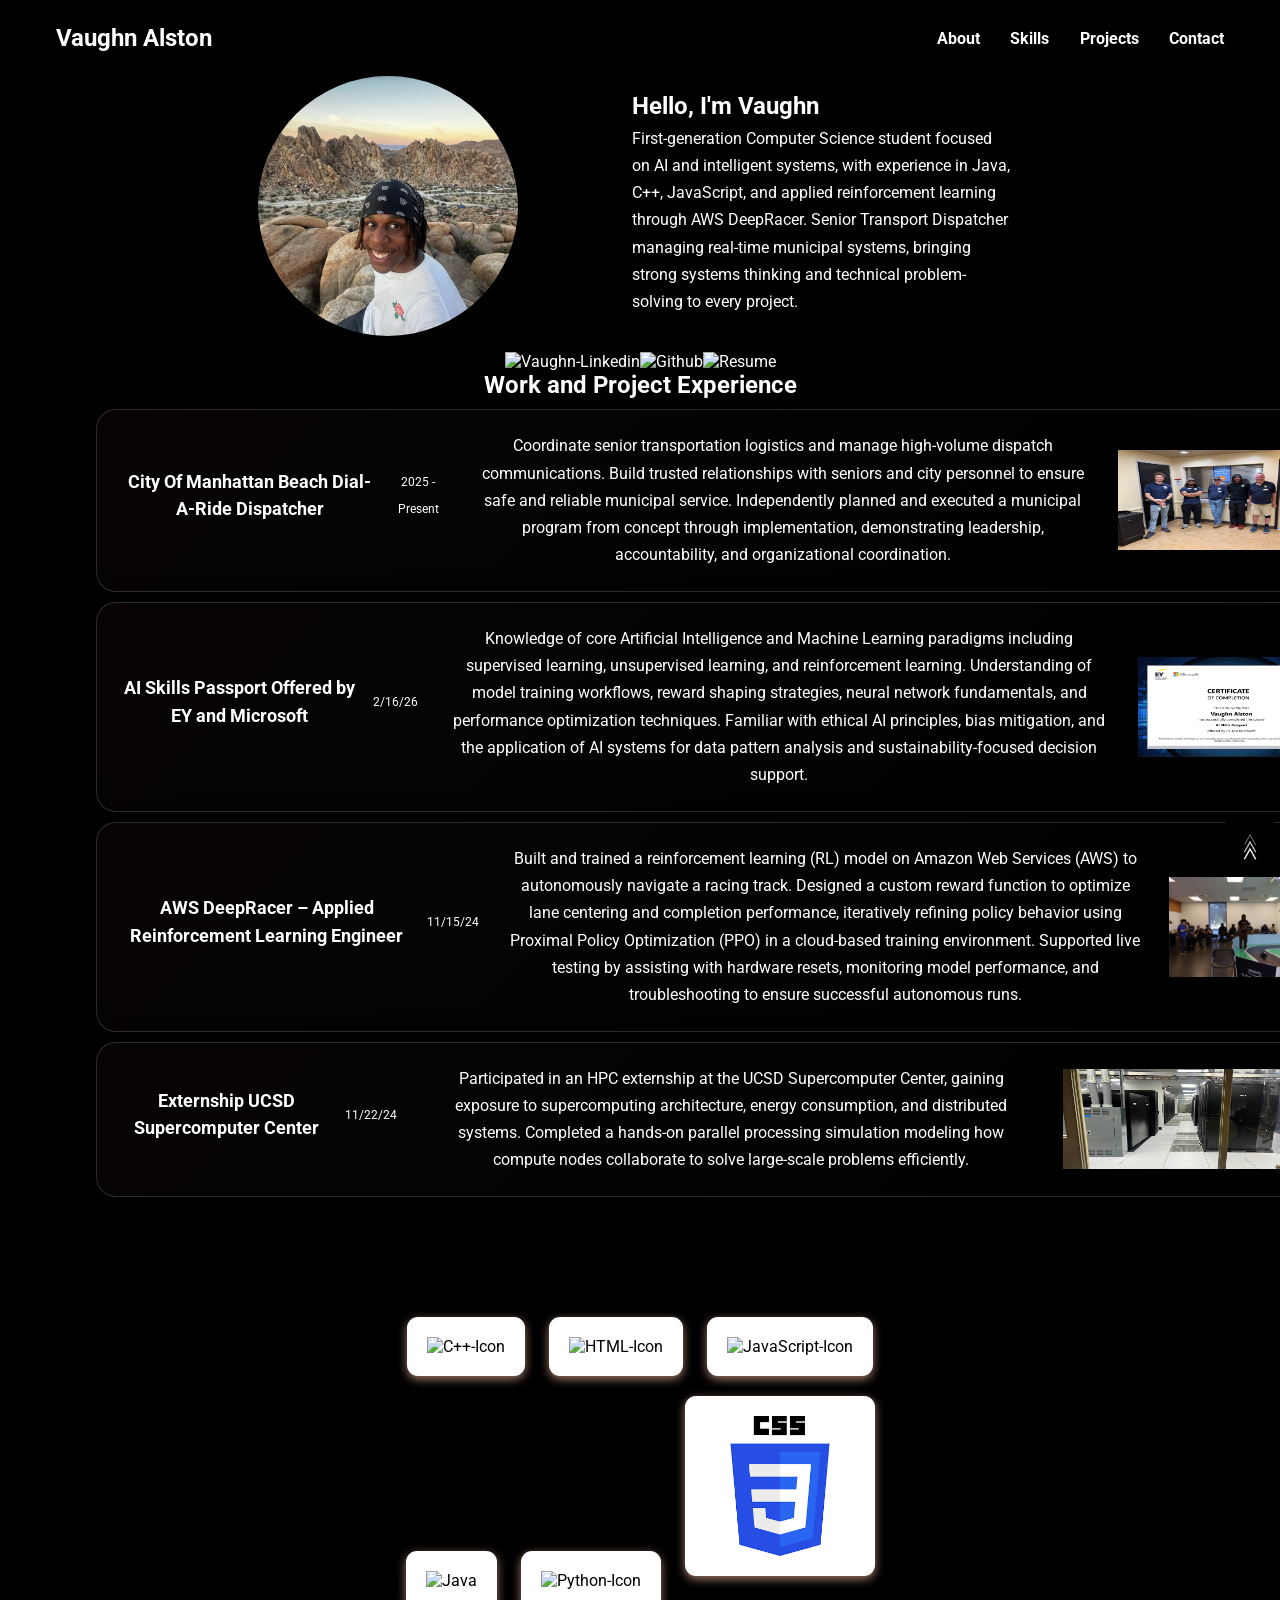
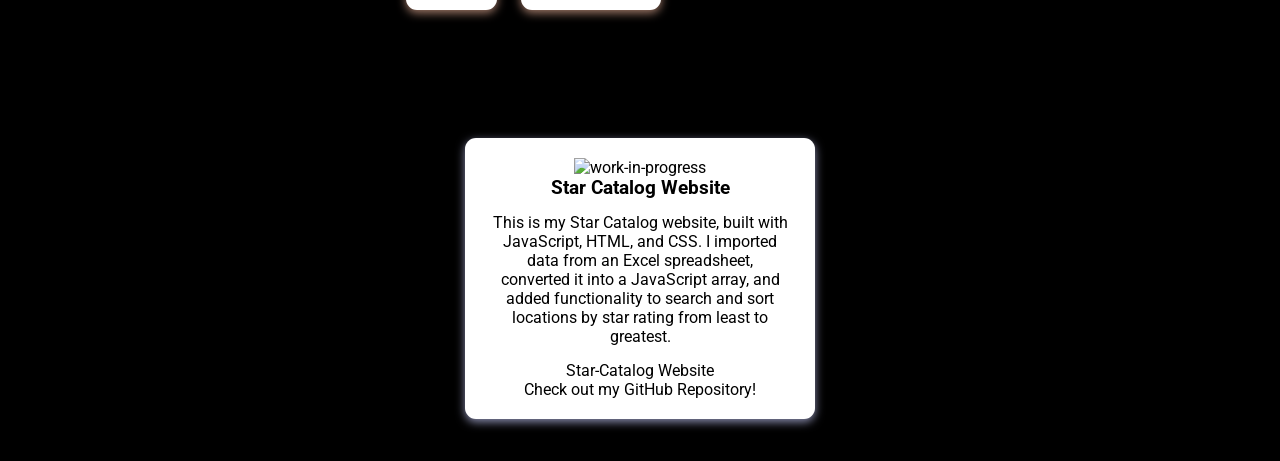
==== index.html @ f99fbcce "I changed the type of file for icons to make them load faster and cleaner" ====
<!DOCTYPE html>
<html lang="en">
  <head>
    <meta charset="UTF-8" />
    <meta http-equiv="X-UA-Compatible" content="IE=edge" />
    <meta name="viewport" content="width=device-width, initial-scale=1.0" />

    <!--CSS Styles -->
    <link rel="stylesheet" href="assets/css/styles.css" />

    <!-- Favicons -->
    <link
      rel="apple-touch-icon"
      sizes="180x180"
      href="assets/icons/apple-touch-icon.png"
    />
    <link
      rel="icon"
      type="image/png"
      sizes="32x32"
      href="assets/icons/favicon-32x32.png"
    />

    <!-- Animate CSS CDN -->
    <link
      rel="stylesheet"
      href="https://cdnjs.cloudflare.com/ajax/libs/animate.css/4.1.1/animate.min.css"
    />
    <title>Vaughn Alston | Web Developer</title>
  </head>

  <body>
    <!-- Navbar -->
    <nav>
      
        <h1>Vaughn Alston</h1>
        <ul class="navigation">
          <li><a href="#about" class="nav-link">About</a></li>
          <li><a href="#skills" class="nav-link">Skills</a></li>
          <li><a href="#projects" class="nav-link">Projects</a></li>
          <li><a href="#contact" class="nav-link">Contact</a></li>
        </ul>
        <button class="burger-menu" id="burger-menu">
          <ion-icon class="bars" name="menu-outline"></ion-icon>
        </button>
  </nav>


    <!-- Hero Section change the src file images/...-->
    <!-- Hero Section: change the src file to match your image path -->
<section class="hero" id="about">
  <img
    src="assets/images/vaughn.jfif"
    alt="Vaughn-Alston"
    loading="lazy"
    class="hero-img"
  />
  <div class="bio animate__animated animate__shakeX">
    <h2 class="bio-title">Hello, I'm<meta> <Strong> Vaughn</Strong></h2>
    <p class="bio-text">
      First-generation Computer Science student focused on AI and intelligent systems, with experience in Java, C++, JavaScript, and applied reinforcement learning through AWS DeepRacer. Senior Transport Dispatcher managing real-time municipal systems, bringing strong systems thinking and technical problem-solving to every project.
    </p>
  </div>
</section>
  <!-- This will be my new box for my experiences in club and activies-->

    <section class="more-about">


  <!-- social media section  -->
      <div class="socials">

        <a href="https://www.linkedin.com/in/vaughn-alston-88bb61212/" target="_blank"
          ><img
            src="assets/icons/finalLinked.svg"
         
            alt="Vaughn-Linkedin"
            loading="lazy"
            class="socicon"
            
        /></a>
       
      
        <a href="https://github.com/Vaughn-Alston" target="_blank"
          ><img src="assets/icons/github-icon2.svg" alt="Github" class="socicon"
        /></a>

        
        
        <a href="assets/resume.pdf" target="_blank"
        ><img src="assets/icons/LOGO.svg" alt="Resume" class="sos"
      /></a>





        </div>

       
























        <h2>Work and Project Experience</h2>


  <!-- This will represent the container that holds all the boxes of my experience -->
  <div class="experience-container" id = "Work-Container" >

<!--  These will be my individual boxes that hold each experience  -->
        <div class="expbox" id = "xp1">  </div>
        <div class="expbox" id = "xp1"> </div>
        <div class="expbox" id = "xp1">  </div>
        <div class="expbox" id = "xp1">  </div>

    

    </div>
  











      
      
      </section>

    <!-- Skills section -->

    <section class="skills" id="skills">
        <h2 class="skill-header">My Top Skills</h2>
  
        <div class="skills-wrapper">
          <div class="first-set animate__animated animate__pulse">
            <img
              src="assets/icons/c++.svg"
              alt="C++-Icon"
              loading="lazy"
              class="icon icon-card"
            />
            <img
              src="assets/icons/html-icon.svg"
              alt="HTML-Icon"
              loading="lazy"
              class="icon icon-card"
            />
            <img
              src="assets/icons/javascript.svg"
              alt="JavaScript-Icon"
              loading="lazy"
              class="icon icon-card"
            />
          </div>
  
          <div class="second-set animate__animated animate__pulse">
            <img
              src="assets/icons/java.svg"
              alt="Java"
              loading="lazy"
              class="icon icon-card"
            />
            <img
              src="assets/icons/python-icon.svg"
              alt="Python-Icon"
              loading="lazy"
              class="icon icon-card"
            />
            <img
              src="assets/icons/css-icon.svg"
              alt="CSS-ICON"
              loading="lazy"
              class="icon icon-card"
            />
          </div>
        </div>
      </section>

    <!-- Projects section -->
    <section class="projects" id="projects">
        <h2 class="projects-title">Some of my Recent Projects</h2>

        <div class="projects-container">
          <div class="project-container project-card">
            <img
              src="assets/images/project-1-preview.png"
              alt="work-in-progress"
              loading="lazy"
              class="project-pic"
            />

            


            <h3 class="project-title">Star Catalog Website</h3>
            <p class="project-details">
              This is my Star Catalog website, built with JavaScript, HTML, and CSS. 
              I imported data from an Excel spreadsheet, converted it into a JavaScript array, 
              and added functionality to search and sort locations by star rating from least to greatest.
            </p>
            <a href="https://vaughn-alston.github.io/Vaughn_Alston-Star-Catalog/index.html" target="_blank" class="project-link">Star-Catalog Website</a>


            <a href="https://github.com/Vaughn-Alston/Vaughn_Alston-Star-Catalog" target="_blank" class="project-link">Check out my GitHub Repository!</a>

   
          </div>


        

        </div>
      </section>

    <!-- Contact section
    <section class="contact" id="contact">
        <h2>Get In Touch With Me</h2>
        <div class="contact-form-container">
          <div class="contact-form">
            <form action="https://formspree.io/f/mnnpgdno" method="POST">
              <div class="form-control">
                <label for="name">Name</label>
                <input
                  type="text"
                  id="name"
                  name="sender-name"
                  placeholder="Enter Your Name"
                  class="input-field"
                  required
                />
              </div>
              <div class="form-control">
                <label for="email">Email</label>
                <input
                  type="email"
                  id="email"
                  name="sender-email"
                  placeholder="Enter Your Email"
                  class="input-field"
                  required
                />
              </div>
              <div class="form-control">
                <label for="message">Message</label>
                <textarea
                  id="message"
                  cols="60"
                  rows="10"
                  placeholder="Enter Your Message"
                  name="message"
                  class="input-field"
                  required
                ></textarea>
              </div>
              <input
                type="submit"
                value="Submit"
                id="submit-btn"
                class="submit-btn"
              />
            </form>
          </div>
        </div>
      </section>

    -->
    <!-- Scroll to top -->

    <a href="#about" class="scroll-up" id="scroll-up">
      <img
        src="assets/icons/arrow.png"
        class="socicon up-arrow"
        alt="scroll-up"
      />
    </a>

    <!-- Footer section
    <footer>
        <p class="copy">&copy; Inspired by Kolade Chris</p>
        <p class="copy">
           &#x2661; 
          <a href="https://www.linkedin.com/in/vaughn-alston-88bb61212/" target="_blank"
            >Click to connect with me on LinkedIn!</a
          >
        </p>
  </footer> -->


    <!-- Website scripts -->
    <script src="assets/js/app.js"></script>

    <!-- Ion icons scripts -->
    <script
      type="module"
      src="https://unpkg.com/ionicons@5.5.2/dist/ionicons/ionicons.esm.js"
    ></script>
    <script
      nomodule
      src="https://unpkg.com/ionicons@5.5.2/dist/ionicons/ionicons.js"
    ></script>
  </body>
</html>
---- assets/css/styles.css ----
@import url("https://fonts.googleapis.com/css2?family=Roboto:ital,wght@0,400;0,900;1,700&display=swap");

/* Variables */
:root {
  --font-family: "Roboto", sans-serf;
  --normal-font: 400;
  --bold-font: 700;
  --bolder-font: 900;
  --bg-color: #000000;
  --primary-color: #ffffff;
  --secondary-color: #5D3FD3;
  --primary-shadow: #8b8eaf;
  --secondary-shadow: #a17a69;
  --bottom-margin: 0.5rem;
  --bottom-margin-2: 1rem;
  --line-height: 1.7rem;
  --transition: 0.3s;
}
/* Variables end */

html {
  scroll-behavior: smooth;
}

/* CSS Resets */
* {
  margin: 0;
  padding: 0;
  box-sizing: border-box;
  /* border: 2px solid red; */
}

ul {
  list-style-type: none;
}

a {
  text-decoration: none;
  color: var(--primary-color);
}

a:hover {
  color: var(--secondary-color);
}

body {
  font-family: var(--font-family);
  background-color: var(--bg-color);

}

section {
  /* max-width: 1100px;
  margin: auto; */
}

/* CSS Resets end */

/* Navbar */
nav {
  position: sticky;
  top: 0;
  left: 0;
  z-index: 1;
  display: flex;
  align-items: center;
  justify-content: space-between;
  padding: 1.5rem 3.5rem;
  background-color: var(--bg-color);
  box-shadow: 0 3px 5px rgba(0, 0, 0, 0.1);
}

nav h1 {
  color: var(--primary-color);
}

nav a {
  color: var(--primary-color);
  transition: var(--transition);
}
nav a:hover {
  color: var(--secondary-color);
  border-bottom: 2px solid var(--secondary-color);
}

nav ul {
  display: flex;
  gap: 1.9rem;
}

nav ul li {
  font-weight: var(--bold-font);
}

.burger-menu {
  color: var(--primary-color);
  font-size: 2rem;
  border: 0;
  background-color: transparent;
  cursor: pointer;
  display: none;
}
/* Navbar ends */

/* Hero section */
.hero {
  display: flex;
  align-items: center;
  justify-content: center;
  gap: 6.5rem;
  max-width: 68.75rem;
  margin: auto;
}

.hero img {
  /* height: 45%;
  width: 35%; FIXME This is the old square box that was holding our image */

/* width: 200px;
height: 200px;
border-radius: 50%;
object-fit: cover; */


width: 260px;   /* increased from 200 */
  height: 260px;
  border-radius: 50%;
  object-fit: cover;

  /* box-shadow: 0px 2px 15px 2px var(--primary-shadow); */
}

/* this will allow me to made edits to the class*/ 
.bio-title {

  color :white;
  font-size-adjust: var(--font-family);



}







.expbox{

  display: flex;
  flex-direction: row;
  align-items: center;
  gap: 16px;
 
   /* This keeps the box wide but responsive instead of fixed 1000px */
   width: min(1250px, 97vw);
 
   height: auto; /*allows the box to dynamically grow taller or shorter to fit data */
 
   /* This centers the boxes instead of pushing them left */
   margin: 10px auto;
 
   /* Use standard color instead of -webkit-text-fill-color */
   color: white;
 
   text-align: left;
 
   /* This line prevents cramping */
   padding: 16px;
   overflow: hidden;
 
  /* this makes my text glass */ 
   background: linear-gradient(135deg, rgba(75, 37, 37, 0.1), rgba(225,225,225, 0));
   backdrop-filter: blur(10px);
   -webkit-backdrop-filter: blur(10px);
   border-radius: 20px;
   border: 1px solid rgba(225,225,225, 0.18);
   box-shadow:  0 8px 32px 0 rgba(0, 0, 0, 0.37);
 }


  /* This will represent  a container the artwork for the title and date of the experience **/
  .exp-header{

    display: flex; 
    justify-content: space-between;
    align-items: center;
    margin-bottom: 8px;
    color: white;
  }

  /* This will represent the description of the boxes */




  /* This will represent the image size and style */

  .experience-picture {
    display: flex;
    flex-direction: row;
    justify-content: flex-end;  /* pushes image to the right */
    width: 100%;                /* spans full width of expbox */
    height: 100px;  
  }
  


  .experience-picture img {
    width: 200px;
    height: auto;
    border-radius: 50%;         /* circle on the image itself */
    object-fit: cover;
  }


  .exp-title {

    font-size: 1.1rem;
    font-weight: bold;
    color: white;
  }

  .exp-date {
  
     font-size: 0.74rem;    /* smaller date */
     color: rgba(255,255,255,0.6); 
  }

  /* I utilize the flex and row direction to display the description and image horizontally and one after the other */
  .exp-body {

    display: flex;
    flex-direction: row;
    align-items: center;
    gap: 20px;
    width: 1250px;
  }

  .exp-decrip{

 
    line-height: 1.6;
    text-align: left;
    
  }

  .experience-picture img {
    width: 25%;
    height: auto;
    border-radius: 8px;
    object-fit: cover;
    flex-shrink: 0;
  }








  





  

 




















.bio {
  width: 25rem;
  padding: 0.625rem;
  border-radius: 6px;
  /* box-shadow: 0px 2px 15px 2px var(--primary-shadow);  
  This will give my abotu me bio a shadow */
 
  
}

.bio h1 {
  margin-bottom: var(--bottom-margin);
  color :white;
}

.bio p {
  line-height: var(--line-height);
  padding: 0.3rem 0;
  color :white;
  

}
/* Hero section ends */

/* More about */
.more-about {
  background-color: var(--bg-color);
  padding: 1rem 6rem;
  text-align: center;
  color :white;
}

.more-about h2 {
  margin-bottom: var(--bottom-margin);
  text-align: center;
  color :white;

}

.more-about p {
  line-height: var(--line-height);
  padding: 0.4rem;
  text-align: center;
    color :white;
}
/* More about ends */

/* Skills section */
.skills {
  /* max-width: 68.75rem; */

  
  margin: auto;
  text-align: center;
  margin-top: 2.5rem;
  background-color: var(--bg-color);
}

.skill-header {
  margin-bottom: 1rem;
}

.skills-wrapper img {
  padding: 1.25rem;
}

.icon {
  width: 11.875rem;
  height: 11.25rem;
}
/* Skills section ends */

/* Projects section */
.projects {
  background-color: var(--bg-color);
  padding: 32px 0;
  margin-top: 2rem;
}

.project-pic {
  width: 65%;
  height: 60%;
}


.project-container:hover {


background-color: #8b8eaf;

}




.projects-container {
  display: flex;
  align-items: center;
  justify-content: center;
}

.projects-title {
  text-align: center;
  margin-bottom: 1rem;
}

.project-container {
  text-align: center;
  width: 21.875rem;
  padding: 1rem;
}

.project-container p {
  padding: 0.4rem;
}

.project-title {
  margin-bottom: var(--bottom-margin);
}

.project-details {
  margin-bottom: var(--bottom-margin);
}

.project-link {

color: black;
display: flex;
align-items: row;
justify-content: center;



}






/* Projects section ends */

/* Contacts section */
.contact {
  margin-top: 2rem;
}

.contact h2 {
  text-align: center;
  margin-bottom: var(--bottom-margin-2);
}

.contact-form-container {
  max-width: 40.75rem;
  margin: 0 auto;
  padding: 0.938rem;
  border-radius: 5px;
  box-shadow: 0 3px 10px var(--secondary-shadow);
}

.contact-form-container label {
  line-height: 2.7em;
  font-weight: var(--bold-font);
  color: var(--primary-color);
}

.contact-form-container textarea {
  min-height: 6.25rem;
  font-size: 14px;
}

.contact-form-container .input-field {
  width: 100%;
  padding-top: 10px;
  padding-bottom: 10px;
  border-radius: 5px;
  border: none;
  border: 2px outset var(--primary-color);
  font-size: 0.875rem;
  outline: none;
}

.input-field::placeholder {
  padding: 0.5rem;
  color: var(--primary-color);
}

.submit-btn {
  width: 100%;
  padding: 10px;
  margin: 10px 0;
  background-color: #fff;
  border: 2px solid var(--primary-color);
  border-radius: 5px;
  font-size: 1rem;
  font-weight: var(--bold-font);
  transition: var(--transition);
}

.submit-btn:hover {
  background-color: var(--primary-color);
  border: 2px solid var(--primary-color);
  cursor: pointer;
}
/* Contacts section ends */

/* Social buttons */
.socials {
  display: flex;
  flex-direction: row;
  position: static;
  right: 1%;
  bottom: 50%;
  background-color: #000000;
  justify-content: center;
  align-items: center;
  /* This will center and flex my socials */
}

.socicon {
  width: 2rem;
  height: 2rem;
}

.sos{
gap: 16px;
width: 5rem;
height: 1 1/2 rem;
align-items: center;

}




/* Social button ends */

/* Scroll to top button */
.scroll-up {
  position: fixed;
  right: 0.5%;
  bottom: 3%;
  cursor: pointer;
}

.up-arrow {
  width: 3rem;
  height: 3rem;
}
/* Scroll to top button ends */

/* Footer section */
footer {
  background-color: var(--bg-color);
  padding: 1.25rem;
  text-align: center;
  margin: 2rem 0 0;
}
/* Footer section ends */

/* General (utilities) */
.icon-card {
  background-color: #fff;
  border-radius: 11px;
  box-shadow: 0 3px 10px var(--secondary-shadow);
  padding: 20px;
  margin: 10px;
}

.project-card {
  background-color: #fff;
  border-radius: 11px;
  box-shadow: 0 3px 10px var(--primary-shadow);
  padding: 20px;
  margin: 10px;
}

/* Media queries for responsiveness */
@media screen and (max-width: 720px) {
  nav {
    padding: 1.5rem 1rem;
  }
  nav ul {
    position: fixed;
    background-color: var(--bg-color);
    flex-direction: column;
    top: 86px;
    left: 10%;
    width: 80%;
    text-align: center;
    transform: translateX(120%);
    transition: transform 0.5s ease-in;
  }

  nav ul li {
    margin: 8px;
  }

  .burger-menu {
    display: block;
  }

  nav ul.show {
    transform: translateX(0);
  }

  .hero {
    margin-top: 3rem;
    display: flex;
    flex-direction: row;
    gap: 5px;
  }


  /* .AWSDEEP {

    height: 35%;
    width: 25%;


  } */







  .hero img {
    height: 60%;
    width: 50%;
  }

  .bio {
    margin-top: 1rem;
    width: 20.5rem;
    color :white;
  }

  .more-about {
    margin-top: 2rem;
    padding: 1rem 3.5rem;
  }

  .more-about h2 {
    text-align: center;
  }

  .more-about p {
    text-align: justify;
  }

  .icon {
    width: 5.875rem;
    height: 5.25rem;
  }

  .projects-container {
    flex-direction: column;
  }

  .project-container {
    width: 20.875rem;
  }

  .contact-form-container {
    max-width: 23.75rem;
  }
}

@media screen and (max-width: 420px) {
  .hero img {
    height: 25%;
    width: 15%;
  }

  .bio {
    width: 18.3rem;
  }

  .project-container {
    width: 17.875rem;
  }

  .contact-form-container {
    max-width: 17.75rem;
  }
    /* This stacks experience content vertically on small screens */
    .expbox{
      flex-direction: column;
      align-items: flex-start;
      width: 92vw;
    }
  }
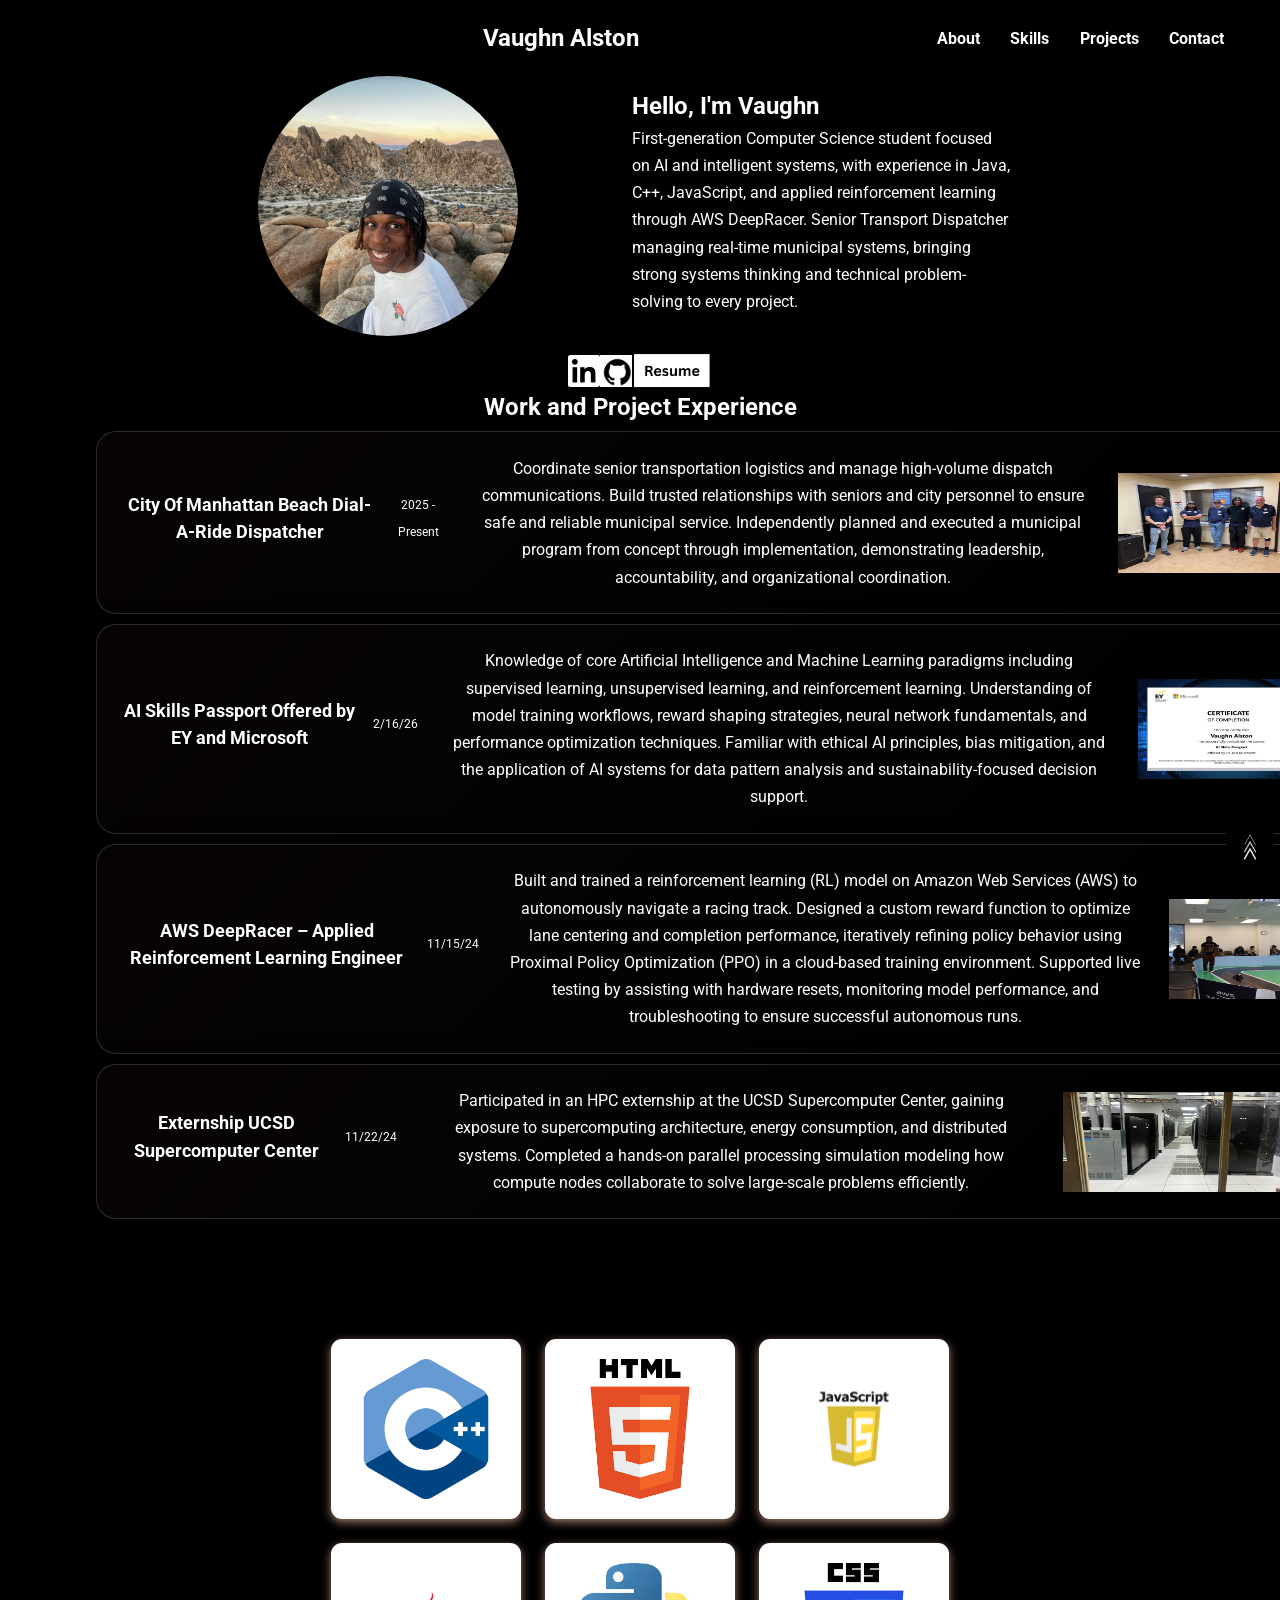
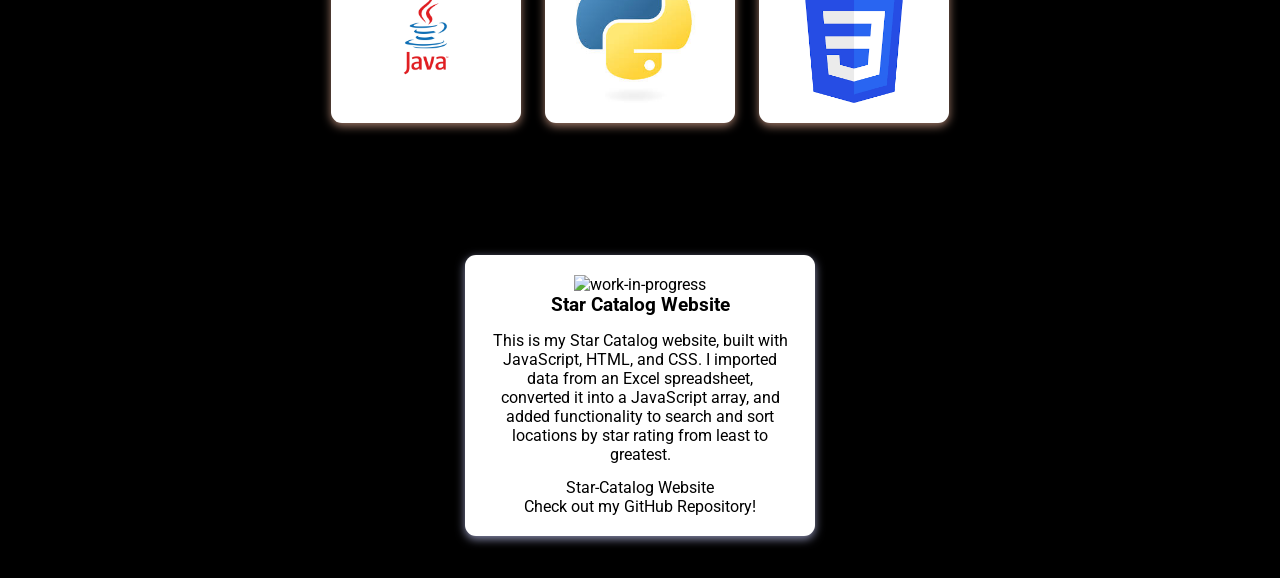
==== commit dcaae621: "Im going to add a contact section Im going to link the page in my anchor link" ====
--- a/index.html
+++ b/index.html
@@ -32,13 +32,13 @@
   <body>
     <!-- Navbar -->
     <nav>
-      
+      a href="index.html
         <h1>Vaughn Alston</h1>
         <ul class="navigation">
           <li><a href="#about" class="nav-link">About</a></li>
           <li><a href="#skills" class="nav-link">Skills</a></li>
           <li><a href="#projects" class="nav-link">Projects</a></li>
-          <li><a href="#contact" class="nav-link">Contact</a></li>
+          <li><a href="contact.html" class="nav-link">Contact</a></li>
         </ul>
         <button class="burger-menu" id="burger-menu">
           <ion-icon class="bars" name="menu-outline"></ion-icon>
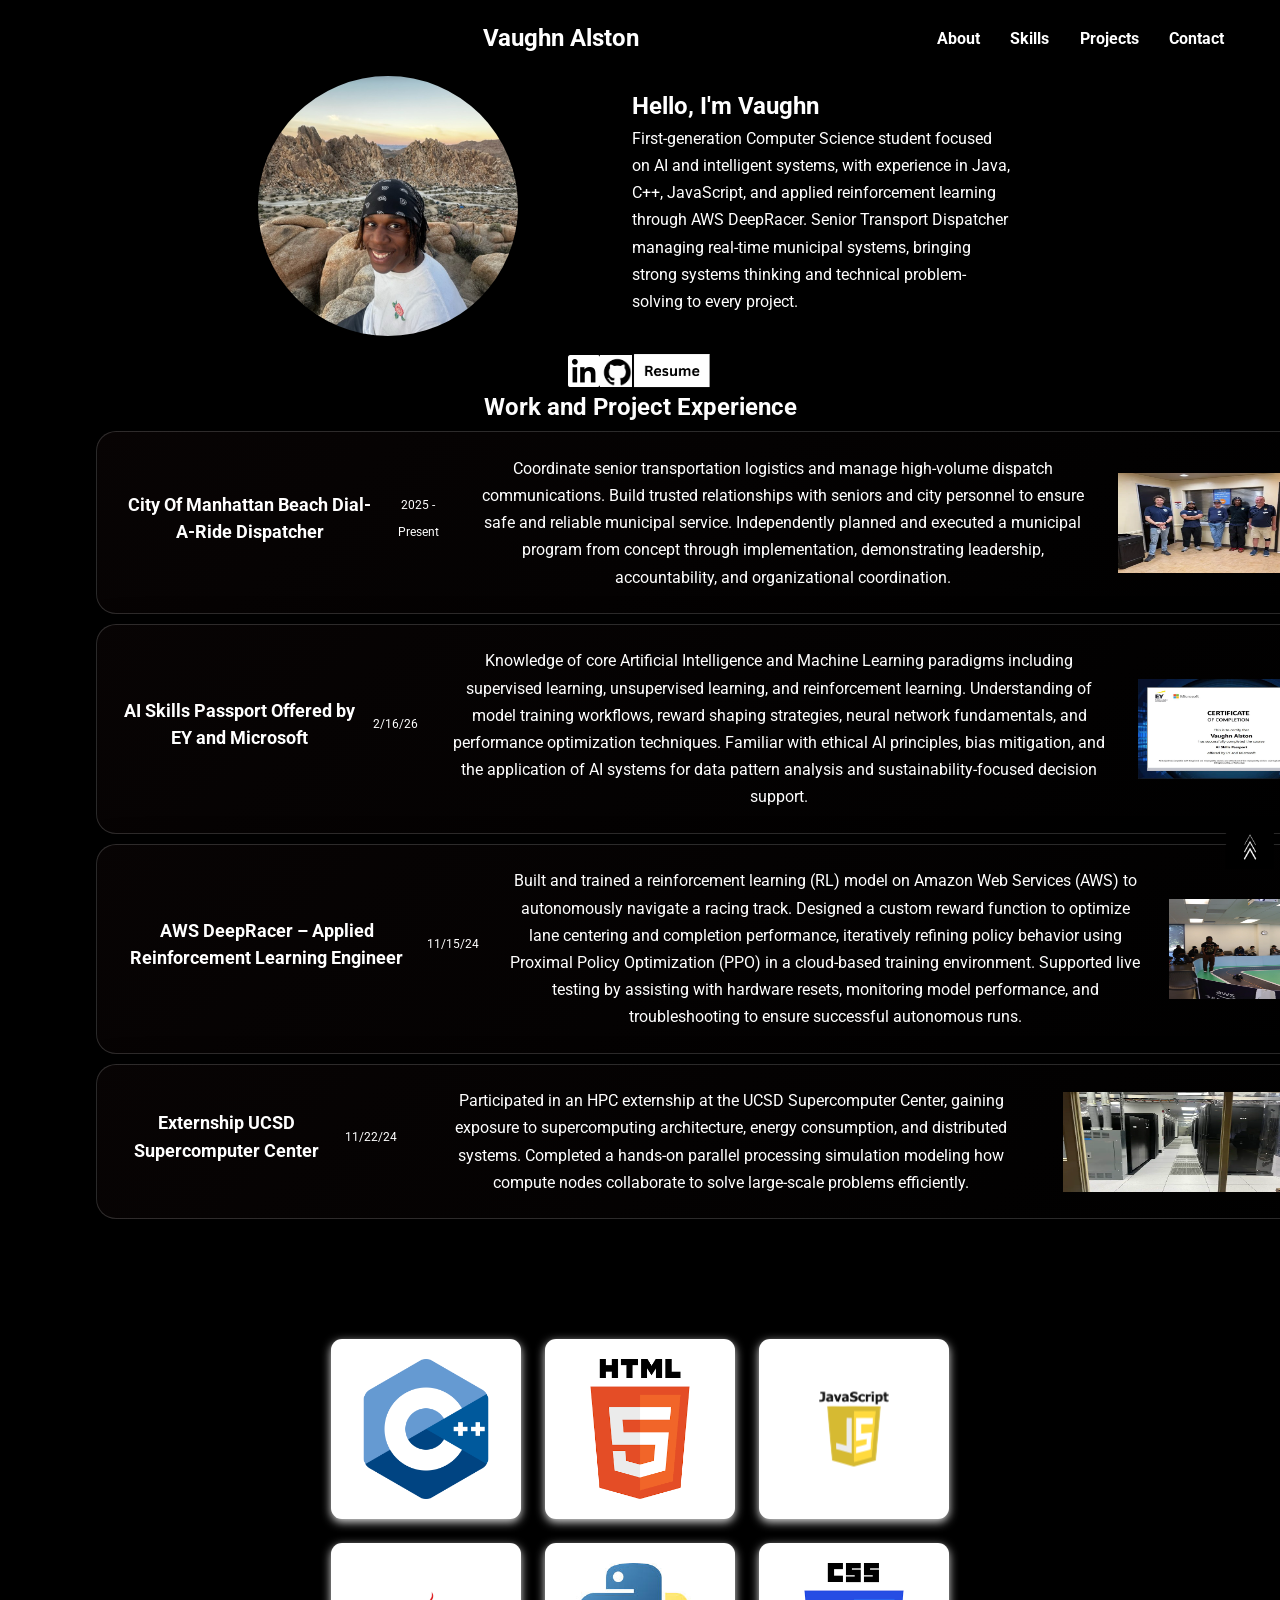
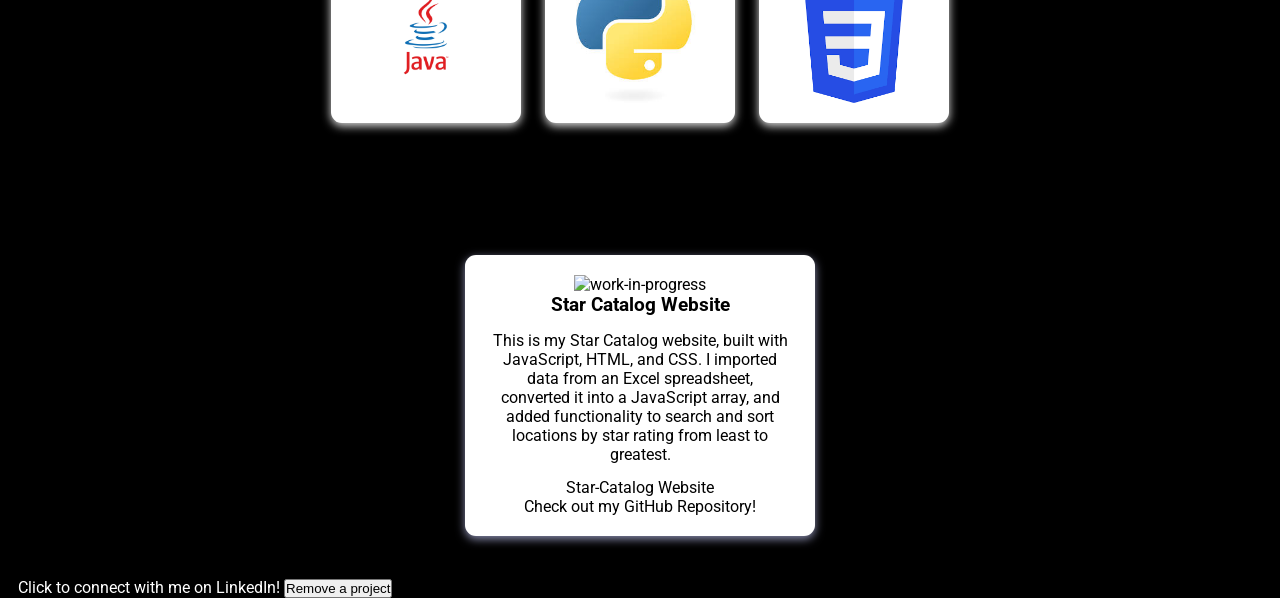
==== commit c95915b2: "Creating a button on my website" ====
--- a/index.html
+++ b/index.html
@@ -301,16 +301,20 @@
       />
     </a>
 
-    <!-- Footer section
-    <footer>
-        <p class="copy">&copy; Inspired by Kolade Chris</p>
+    <!-- Footer section -->
+    <!-- <footer>
+        <p class="copy">&copy; Inspired by Kolade Chris</p> -->
         <p class="copy">
            &#x2661; 
           <a href="https://www.linkedin.com/in/vaughn-alston-88bb61212/" target="_blank"
-            >Click to connect with me on LinkedIn!</a
-          >
+            >Click to connect with me on LinkedIn!</a>
+
+          <button onclick = "removelastCard();"> Remove a project</button>
+
+
+
         </p>
-  </footer> -->
+  </footer>
 
 
     <!-- Website scripts -->
--- a/assets/css/styles.css
+++ b/assets/css/styles.css
@@ -10,7 +10,7 @@
   --primary-color: #ffffff;
   --secondary-color: #5D3FD3;
   --primary-shadow: #8b8eaf;
-  --secondary-shadow: #a17a69;
+  --secondary-shadow: #e1e1e1;
   --bottom-margin: 0.5rem;
   --bottom-margin-2: 1rem;
   --line-height: 1.7rem;
@@ -187,7 +187,7 @@
     justify-content: space-between;
     align-items: center;
     margin-bottom: 8px;
-    color: white;
+    color: rgb(236, 231, 231);
   }
 
   /* This will represent the description of the boxes */
@@ -261,8 +261,17 @@
 
 
 
-  
-
+  /* Here I will put in Css for my second page */
+  .webpage-2-nav{
+
+    display: flex;
+
+    justify-content: center;
+
+
+
+
+  }
 
 
 
@@ -378,7 +387,7 @@
 .project-container:hover {
 
 
-background-color: #8b8eaf;
+background-color: #f3f3f4;
 
 }
 
@@ -435,6 +444,7 @@
 /* Contacts section */
 .contact {
   margin-top: 2rem;
+  color: white;
 }
 
 .contact h2 {
@@ -445,8 +455,8 @@
 .contact-form-container {
   max-width: 40.75rem;
   margin: 0 auto;
-  padding: 0.938rem;
-  border-radius: 5px;
+  padding: 1rem;
+  border-radius: 30px;
   box-shadow: 0 3px 10px var(--secondary-shadow);
 }
 
@@ -459,17 +469,19 @@
 .contact-form-container textarea {
   min-height: 6.25rem;
   font-size: 14px;
+  border-radius: 10px;
 }
 
 .contact-form-container .input-field {
   width: 100%;
   padding-top: 10px;
   padding-bottom: 10px;
-  border-radius: 5px;
+  border-radius: 10px;
   border: none;
   border: 2px outset var(--primary-color);
   font-size: 0.875rem;
   outline: none;
+
 }
 
 .input-field::placeholder {
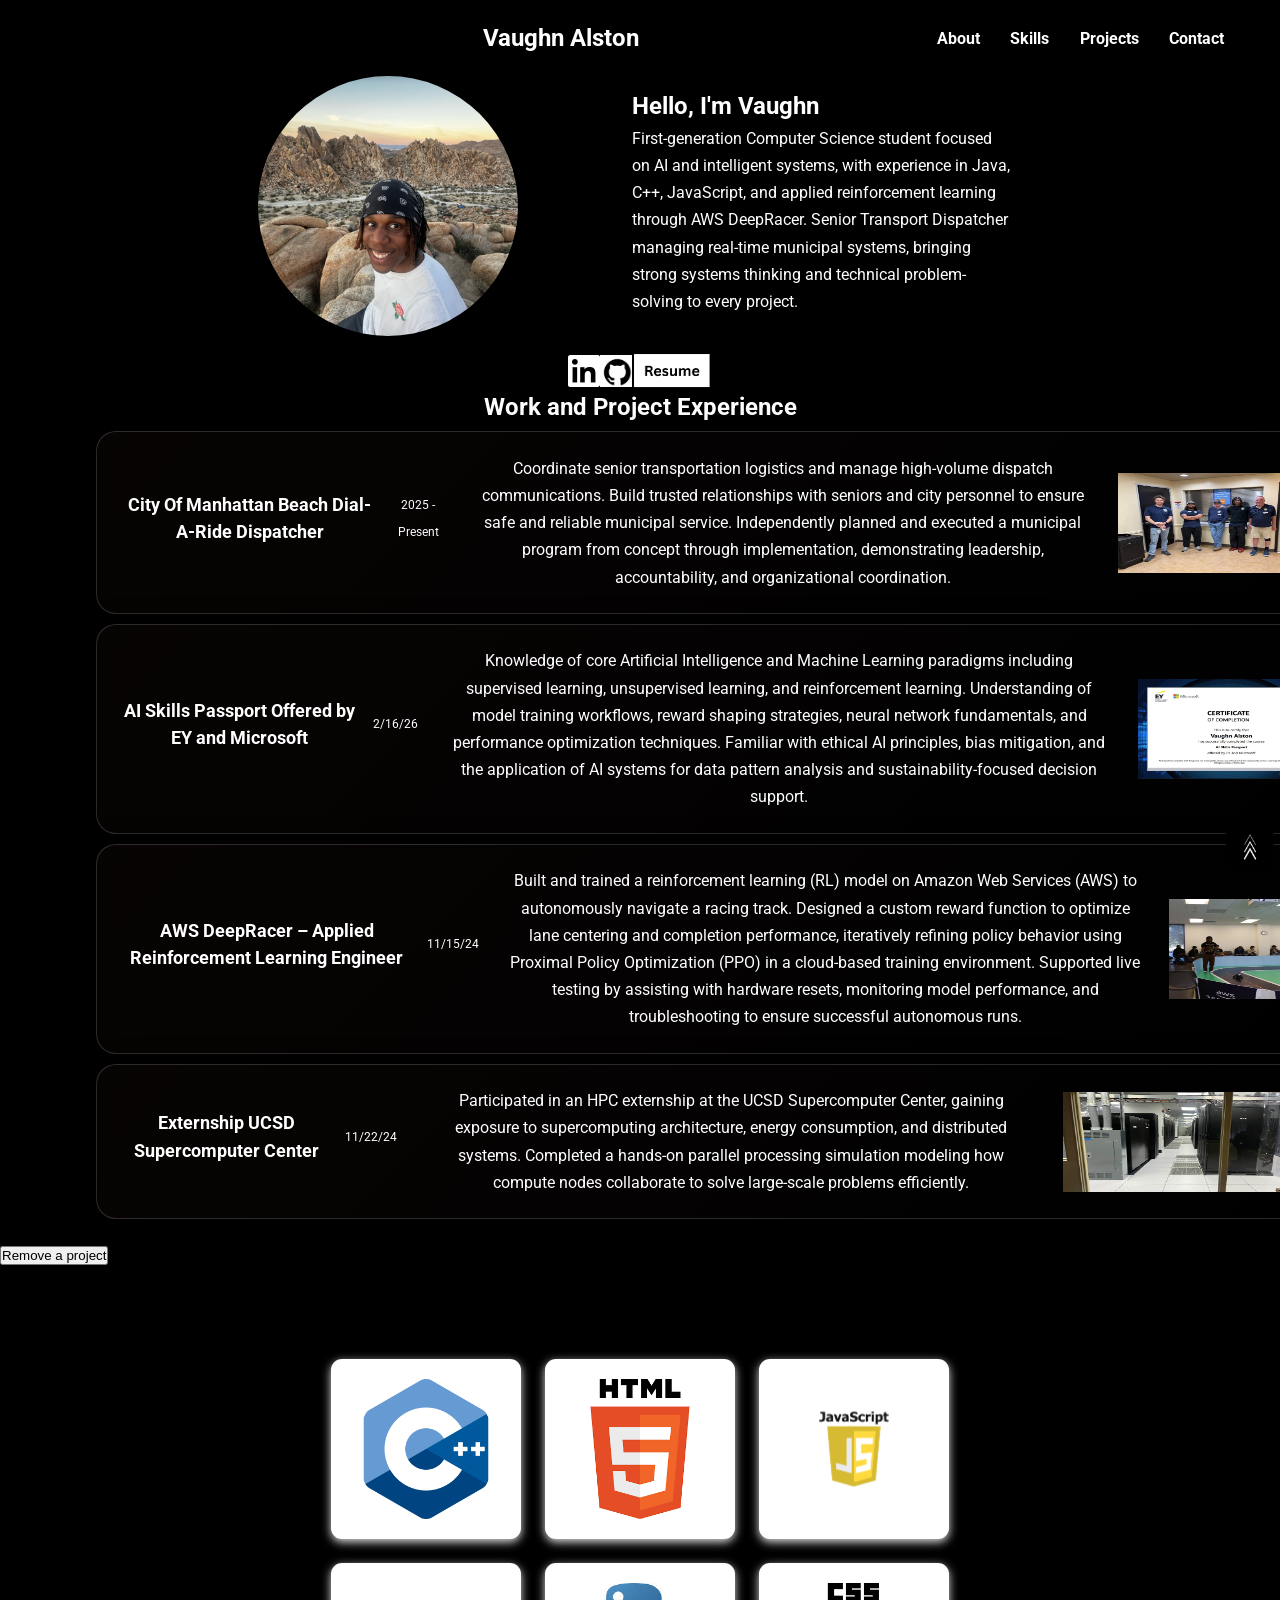
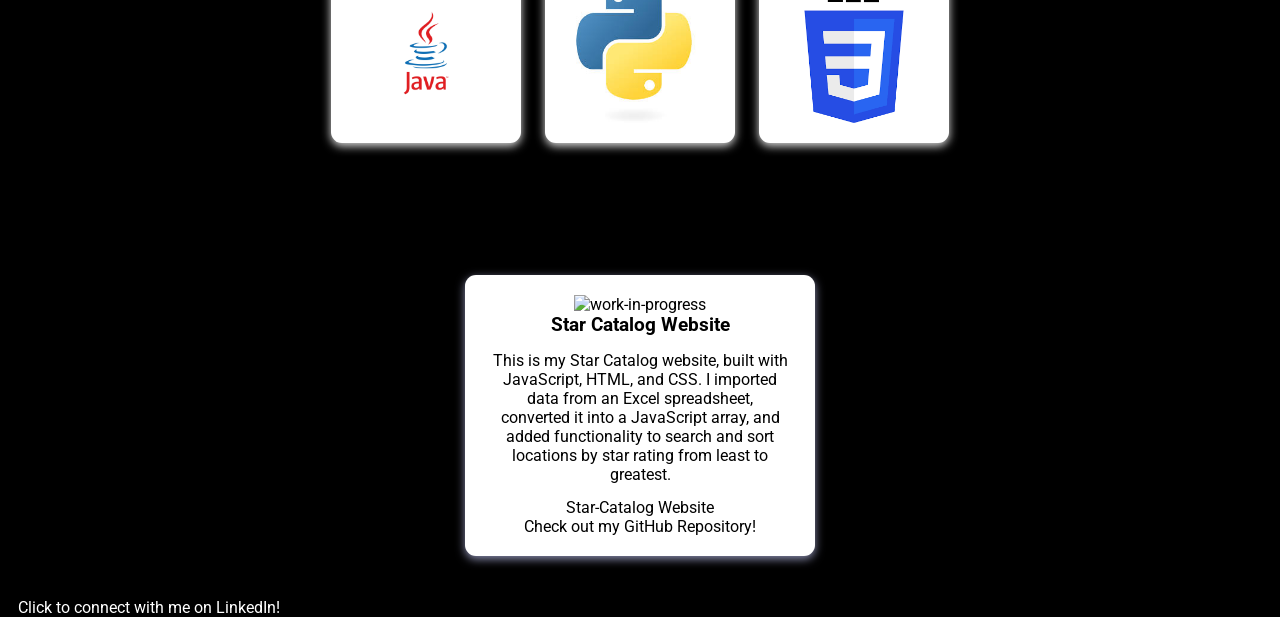
==== commit f440f74b: "I created a pop button and assigned a class so I can style it with CSS" ====
--- a/index.html
+++ b/index.html
@@ -154,6 +154,10 @@
       </section>
 
     <!-- Skills section -->
+
+    <!-- I want it above the skills  -->
+    <button class=" button1", onclick = "removelastCard();"> Remove a project</button>
+
 
     <section class="skills" id="skills">
         <h2 class="skill-header">My Top Skills</h2>
@@ -309,7 +313,7 @@
           <a href="https://www.linkedin.com/in/vaughn-alston-88bb61212/" target="_blank"
             >Click to connect with me on LinkedIn!</a>
 
-          <button onclick = "removelastCard();"> Remove a project</button>
+         
 
 
 
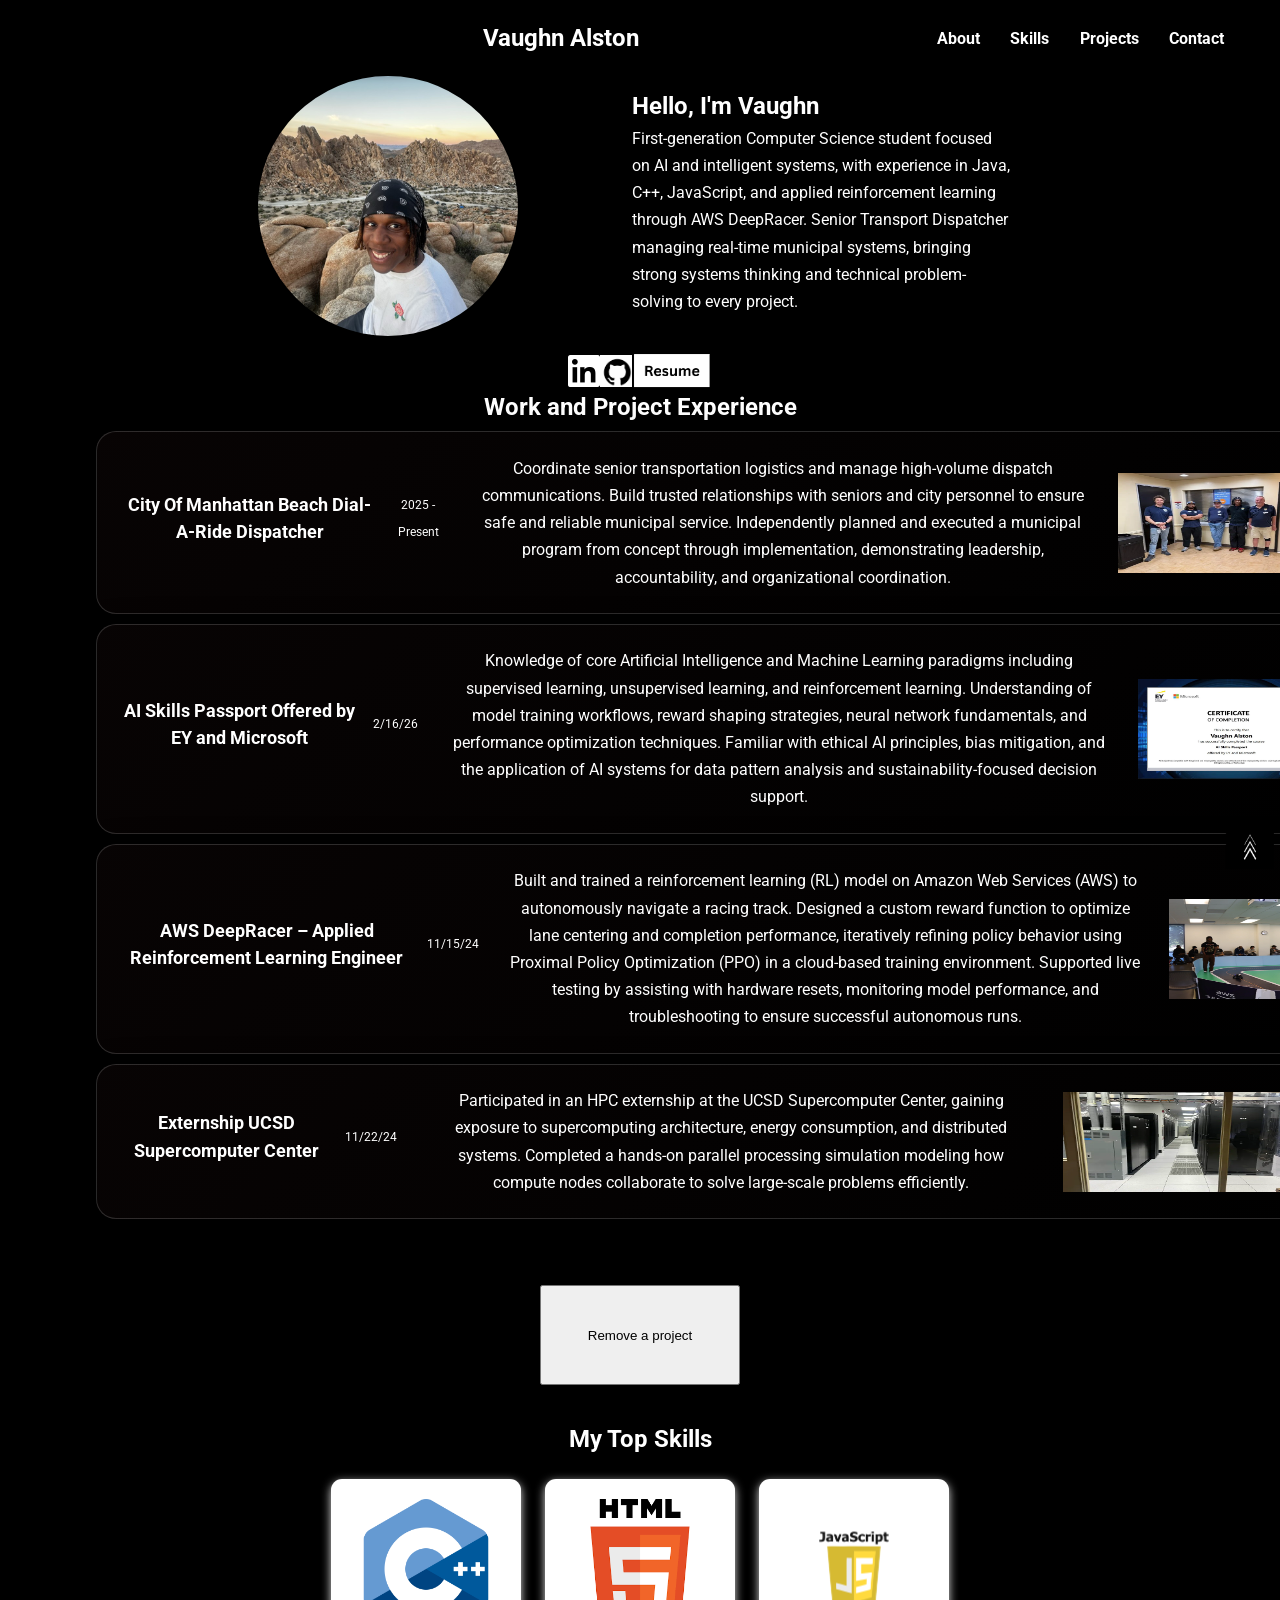
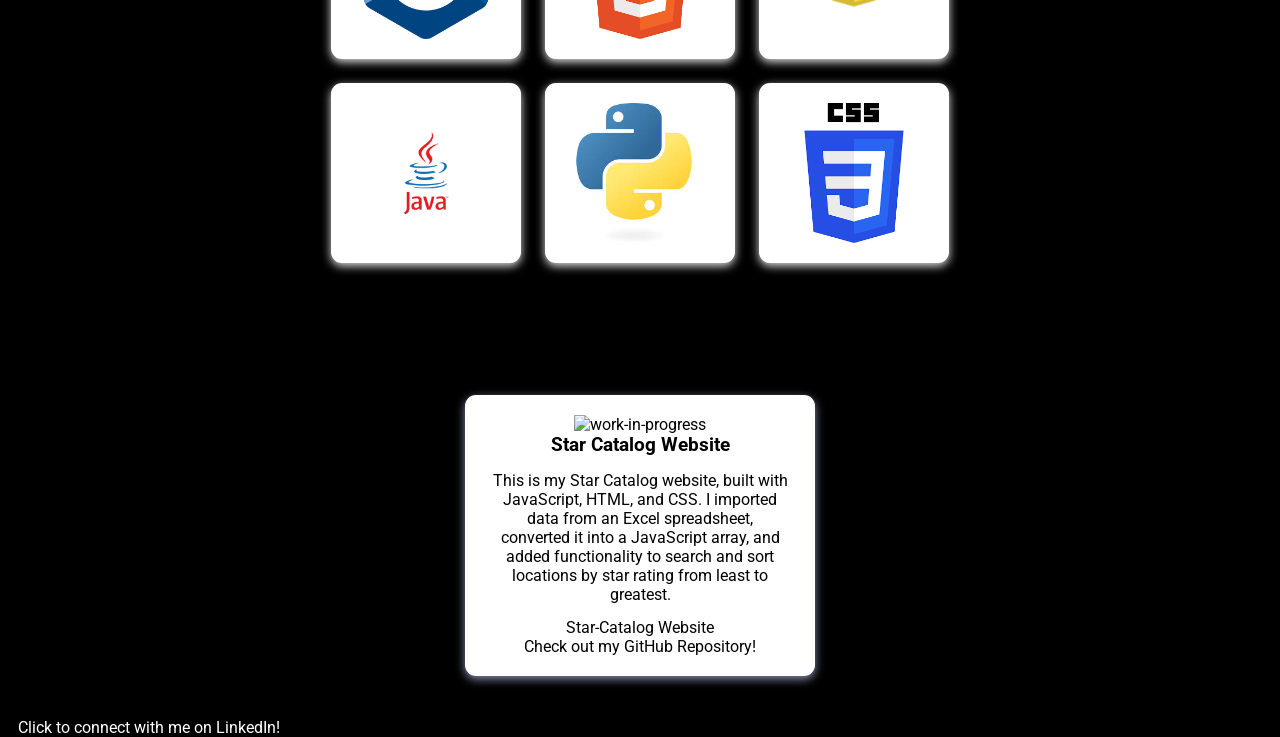
==== commit 96f50ece: "I created a working remove experience button I used the same style from the social skills button to " ====
--- a/index.html
+++ b/index.html
@@ -154,10 +154,13 @@
       </section>
 
     <!-- Skills section -->
-
+      <div class="skills ">
     <!-- I want it above the skills  -->
+     <h2>
     <button class=" button1", onclick = "removelastCard();"> Remove a project</button>
-
+  </h2>
+
+  </div>
 
     <section class="skills" id="skills">
         <h2 class="skill-header">My Top Skills</h2>
--- a/assets/css/styles.css
+++ b/assets/css/styles.css
@@ -261,6 +261,8 @@
 
 
 
+
+
   /* Here I will put in Css for my second page */
   .webpage-2-nav{
 
@@ -272,6 +274,21 @@
 
 
   }
+
+
+
+  .button1{
+
+  
+    width: 200px;
+    height:100px;
+    
+  }
+
+
+
+
+
 
 
 
@@ -359,6 +376,7 @@
 
 .skill-header {
   margin-bottom: 1rem;
+  color: white;
 }
 
 .skills-wrapper img {
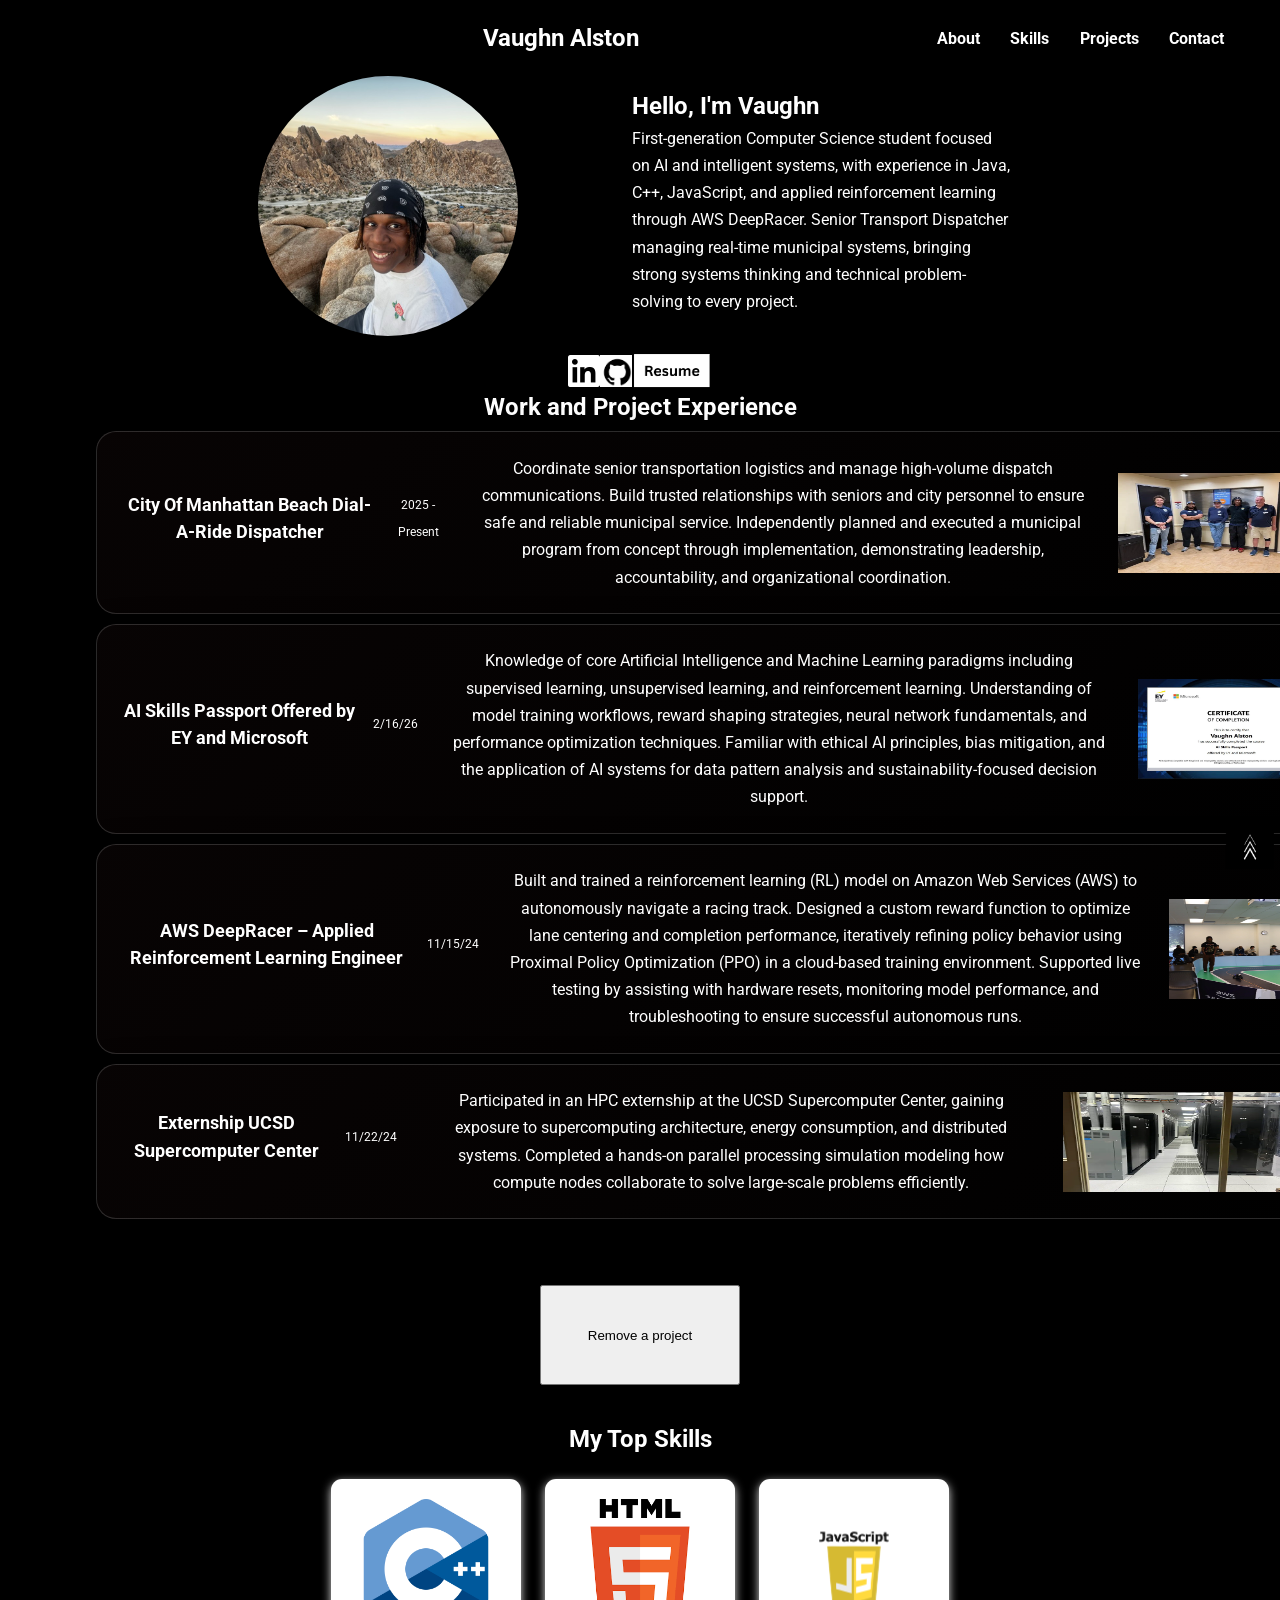
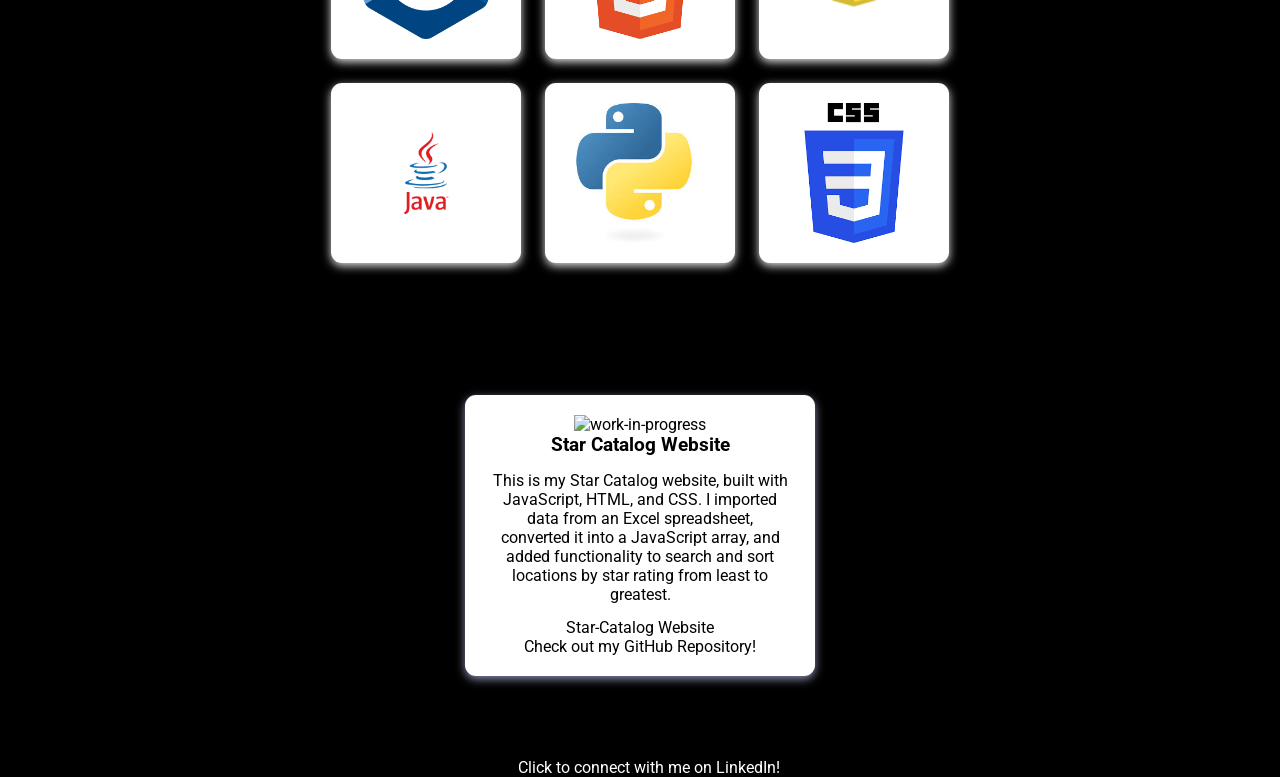
==== commit 7d6c4584: "Centered linkedIn link" ====
--- a/index.html
+++ b/index.html
@@ -311,7 +311,7 @@
     <!-- Footer section -->
     <!-- <footer>
         <p class="copy">&copy; Inspired by Kolade Chris</p> -->
-        <p class="copy">
+        <p class="skills">
            &#x2661; 
           <a href="https://www.linkedin.com/in/vaughn-alston-88bb61212/" target="_blank"
             >Click to connect with me on LinkedIn!</a>
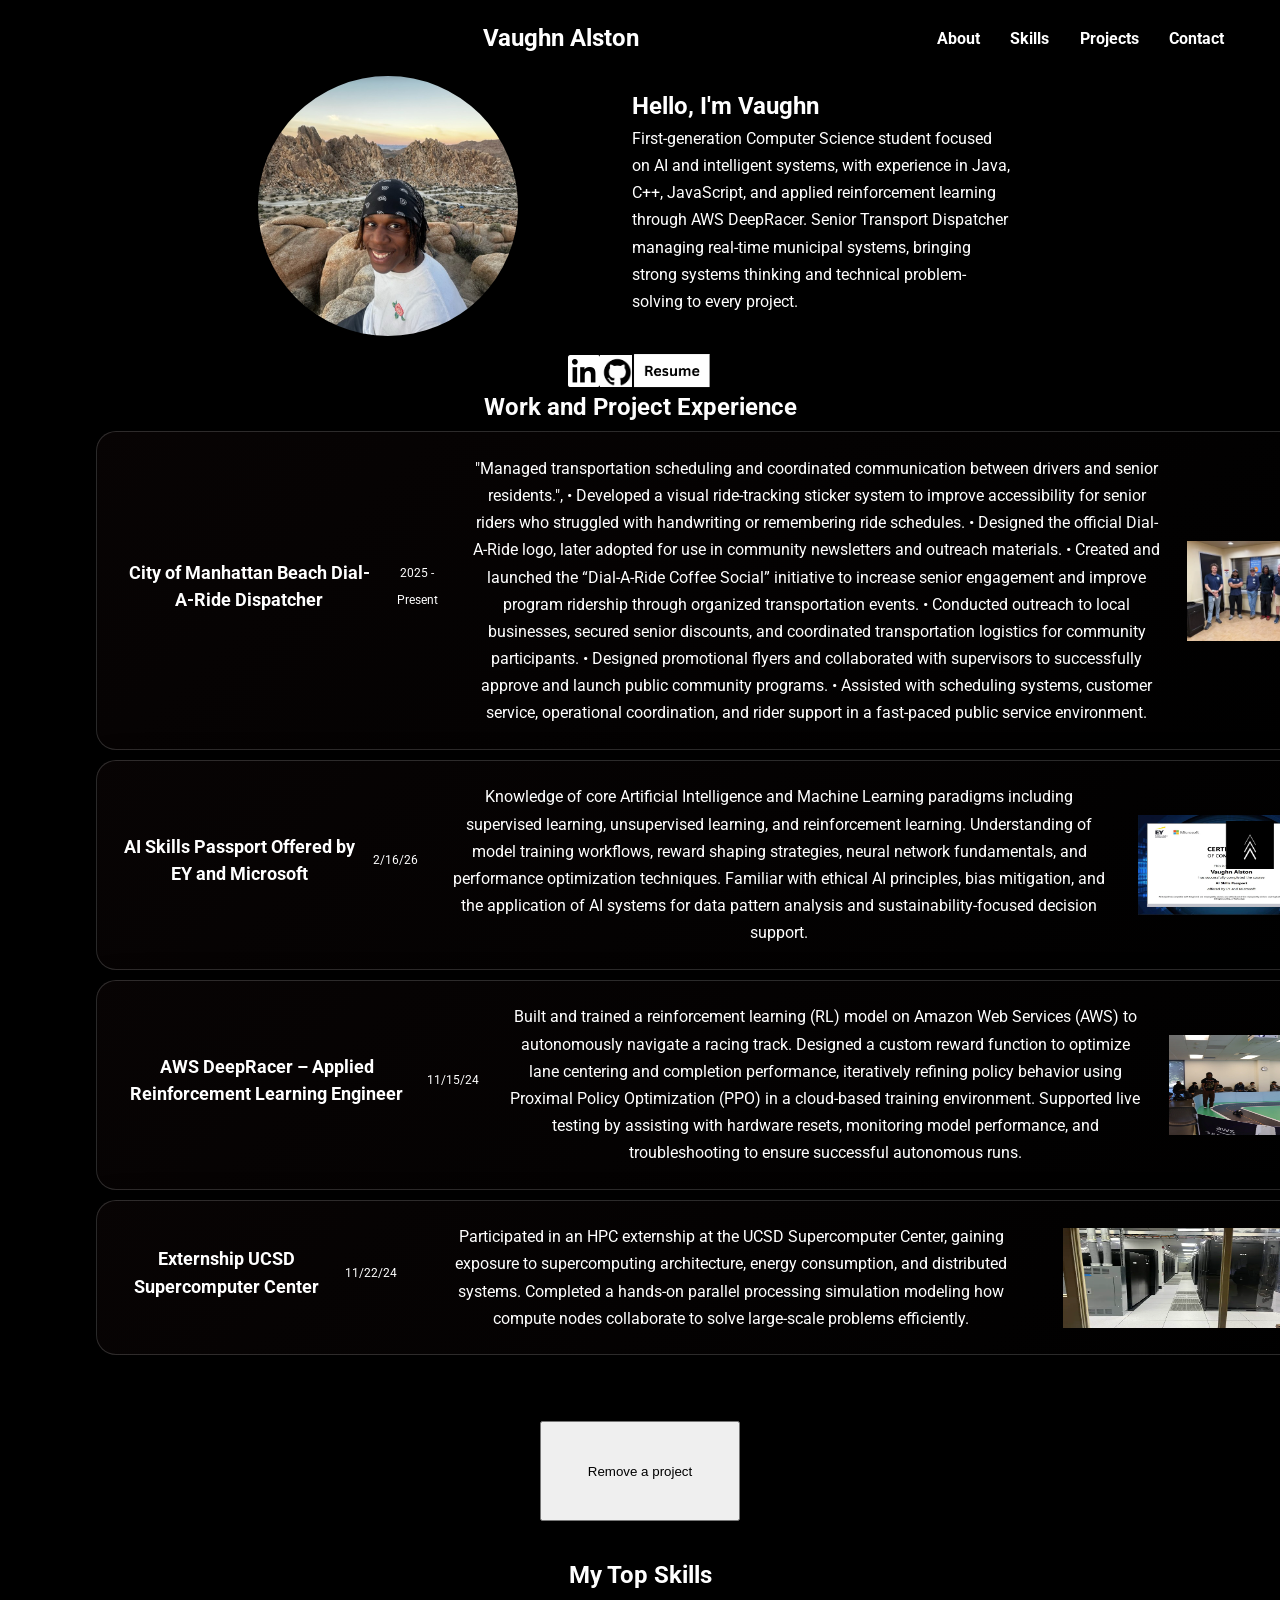
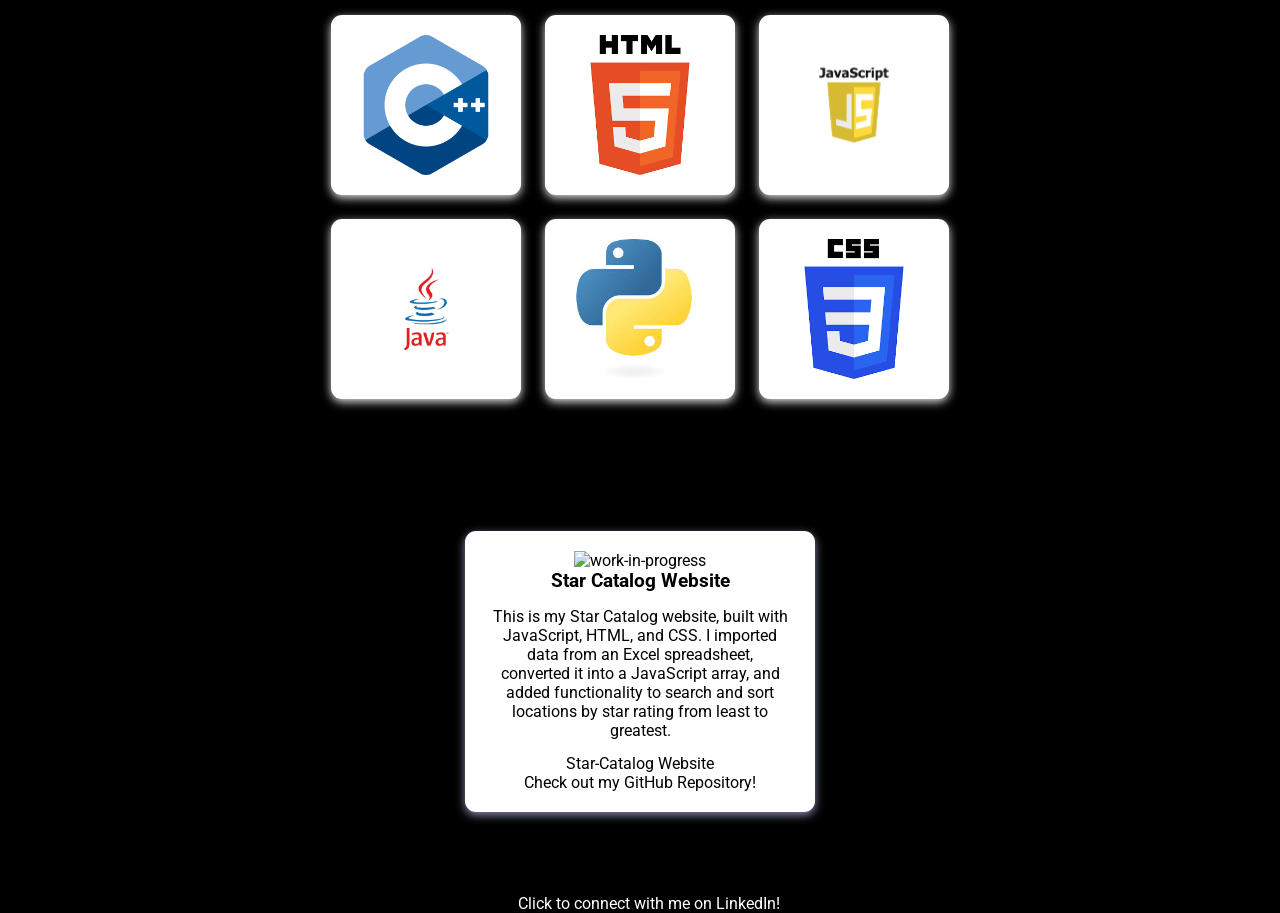
==== commit 48689522: "I separated the dataset into its own JavaScript file and linked it to the HTML document using script" ====
--- a/index.html
+++ b/index.html
@@ -324,7 +324,10 @@
   </footer>
 
 
+
+
     <!-- Website scripts -->
+    <script src="assets/js/experience.js"></script> 
     <script src="assets/js/app.js"></script>
 
     <!-- Ion icons scripts -->
--- a/assets/css/styles.css
+++ b/assets/css/styles.css
@@ -315,7 +315,6 @@
 
 
 
-
 .bio {
   width: 25rem;
   padding: 0.625rem;
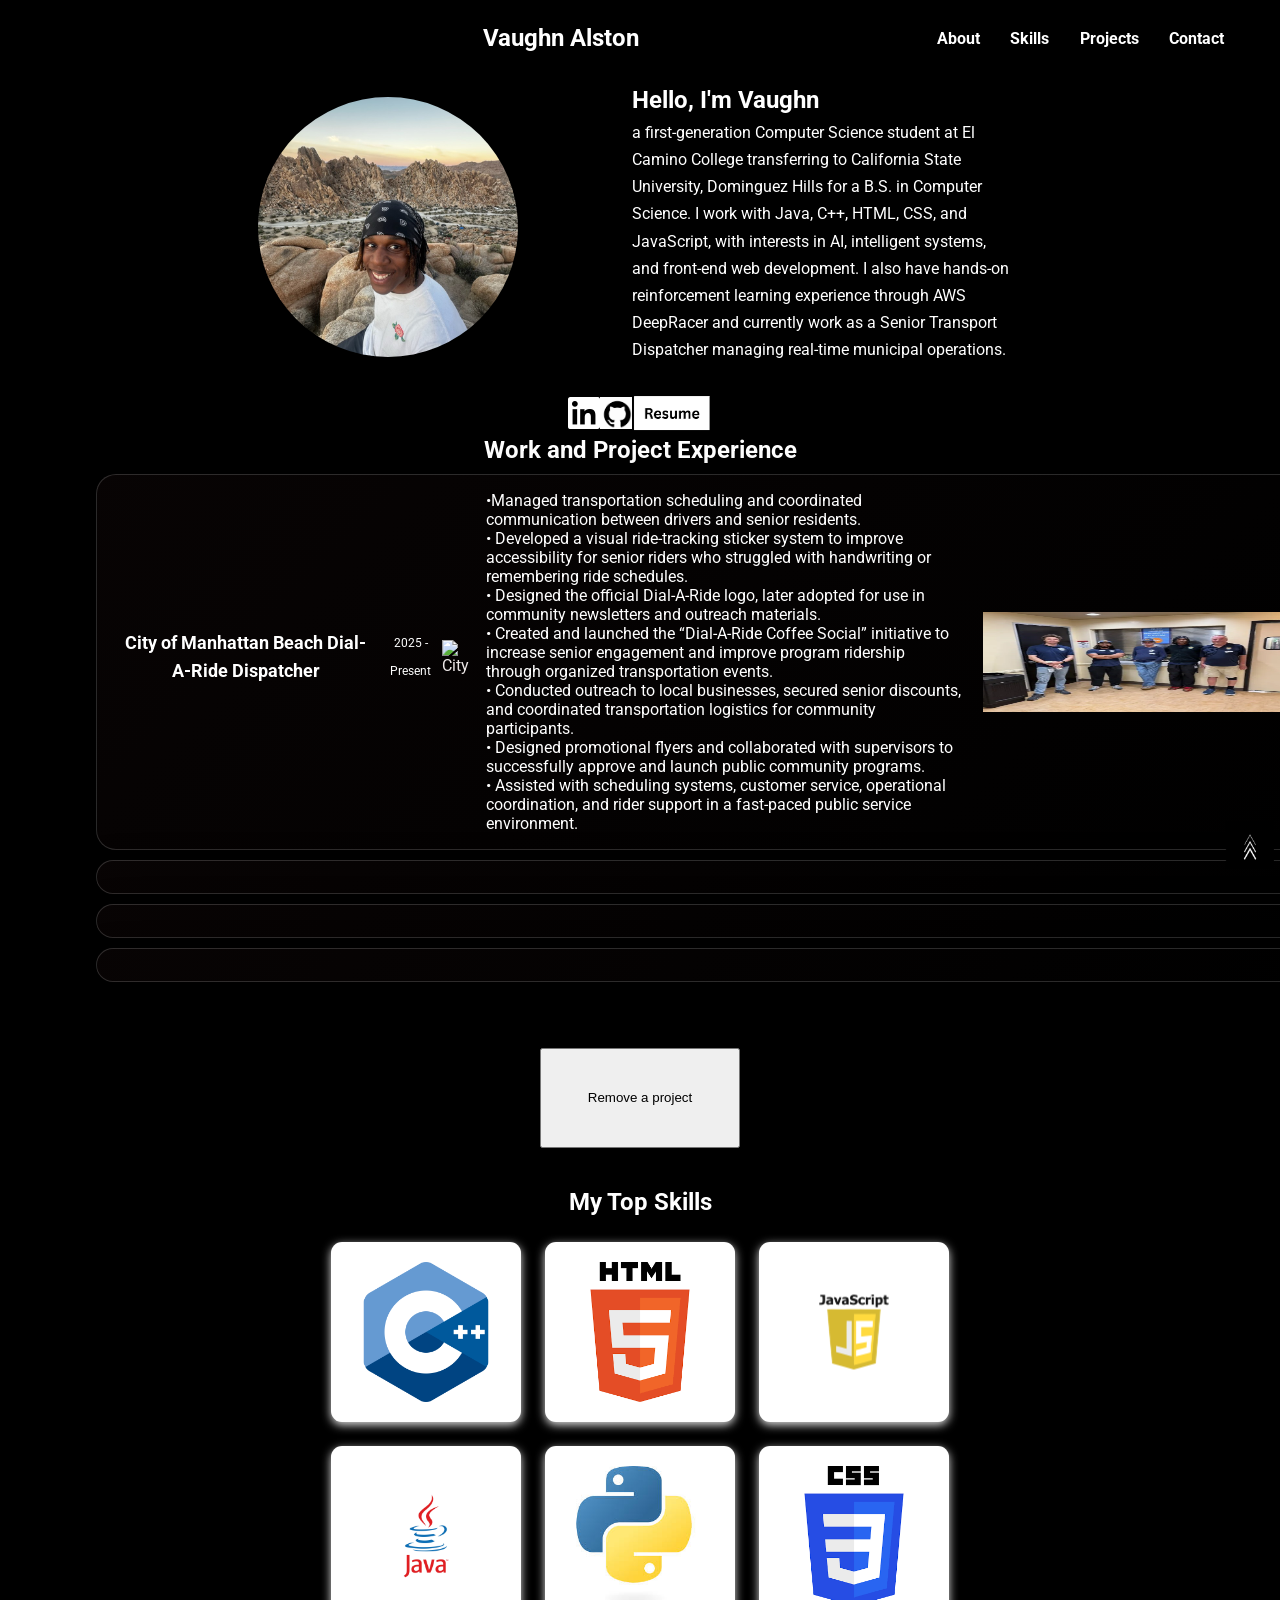
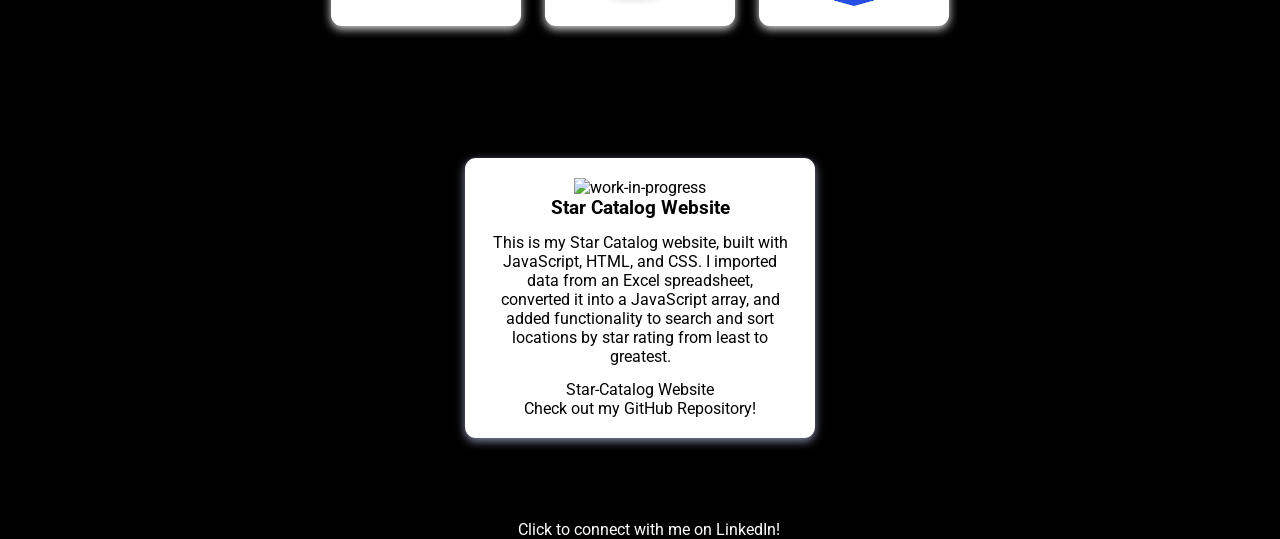
==== commit ebd9cac6: "Updated Bio" ====
--- a/index.html
+++ b/index.html
@@ -58,7 +58,7 @@
   <div class="bio animate__animated animate__shakeX">
     <h2 class="bio-title">Hello, I'm<meta> <Strong> Vaughn</Strong></h2>
     <p class="bio-text">
-      First-generation Computer Science student focused on AI and intelligent systems, with experience in Java, C++, JavaScript, and applied reinforcement learning through AWS DeepRacer. Senior Transport Dispatcher managing real-time municipal systems, bringing strong systems thinking and technical problem-solving to every project.
+       a first-generation Computer Science student at El Camino College transferring to California State University, Dominguez Hills for a B.S. in Computer Science. I work with Java, C++, HTML, CSS, and JavaScript, with interests in AI, intelligent systems, and front-end web development. I also have hands-on reinforcement learning experience through AWS DeepRacer and currently work as a Senior Transport Dispatcher managing real-time municipal operations.
     </p>
   </div>
 </section>
